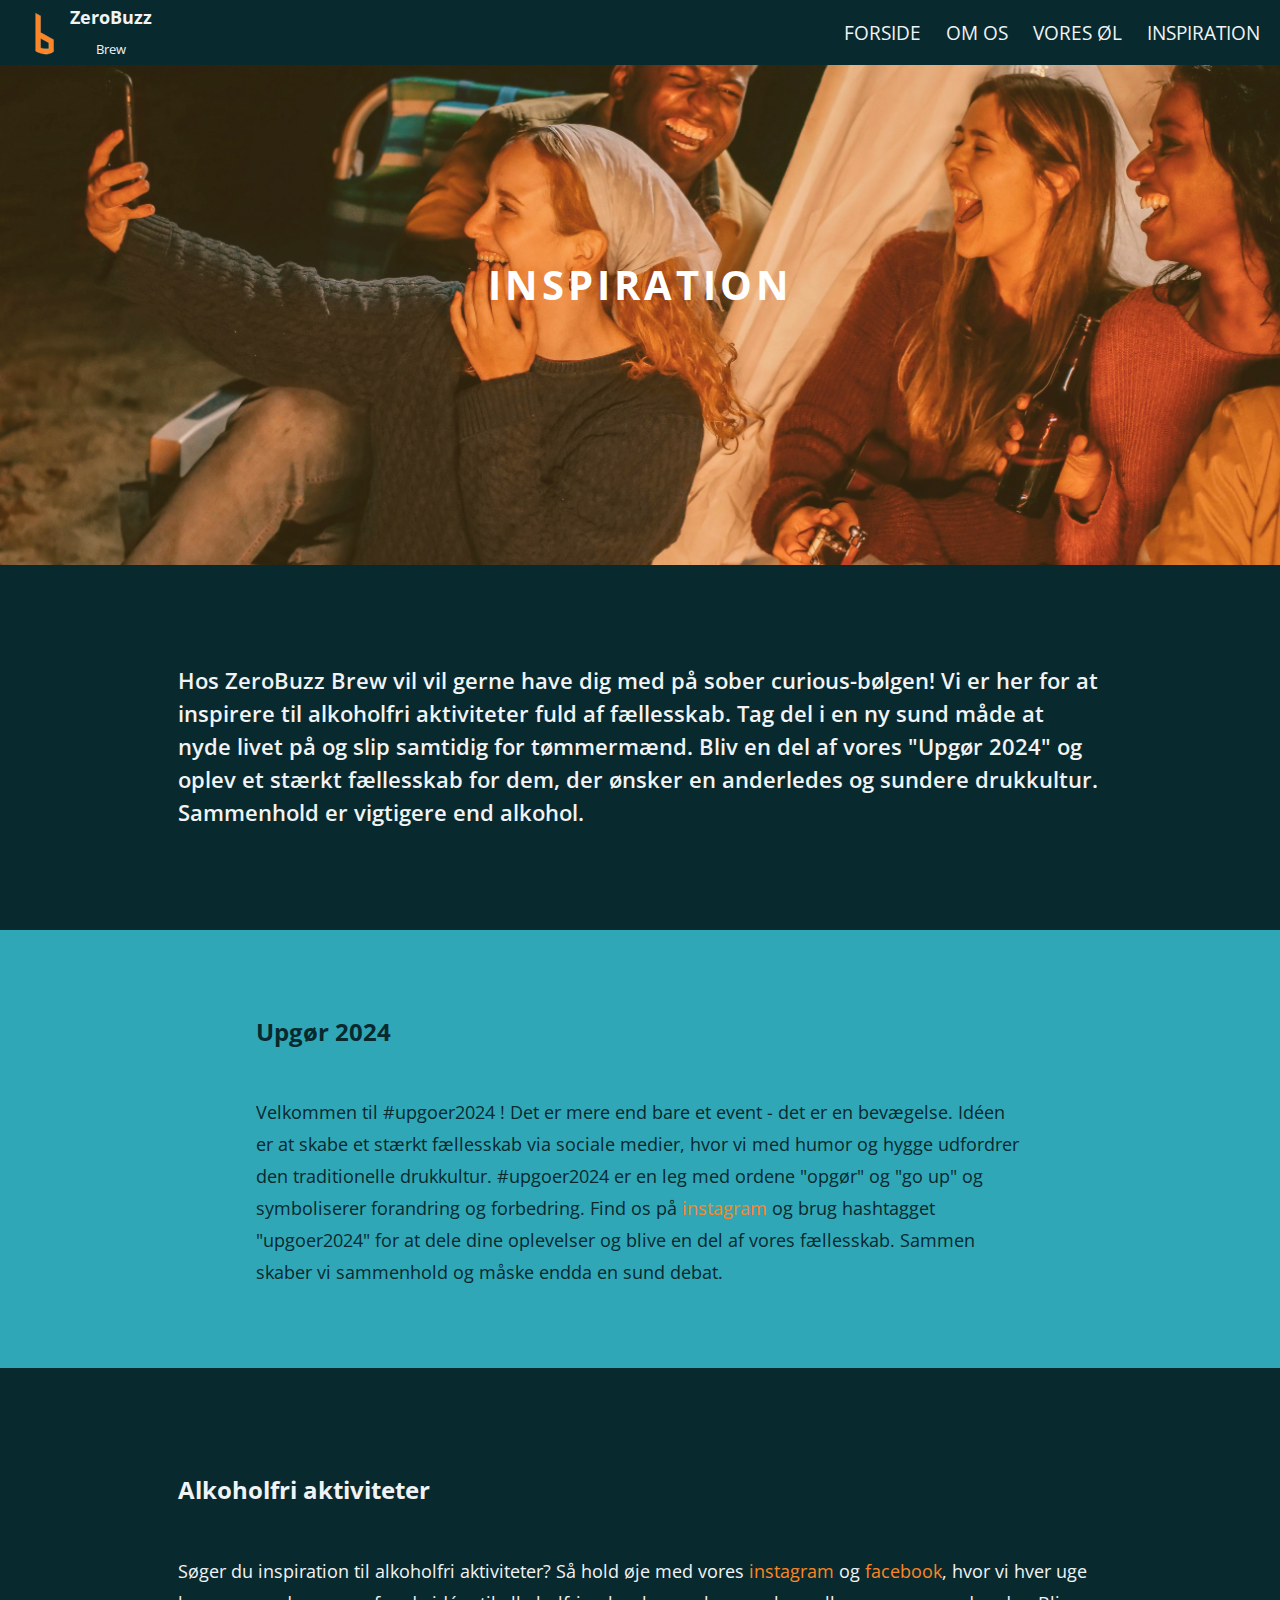
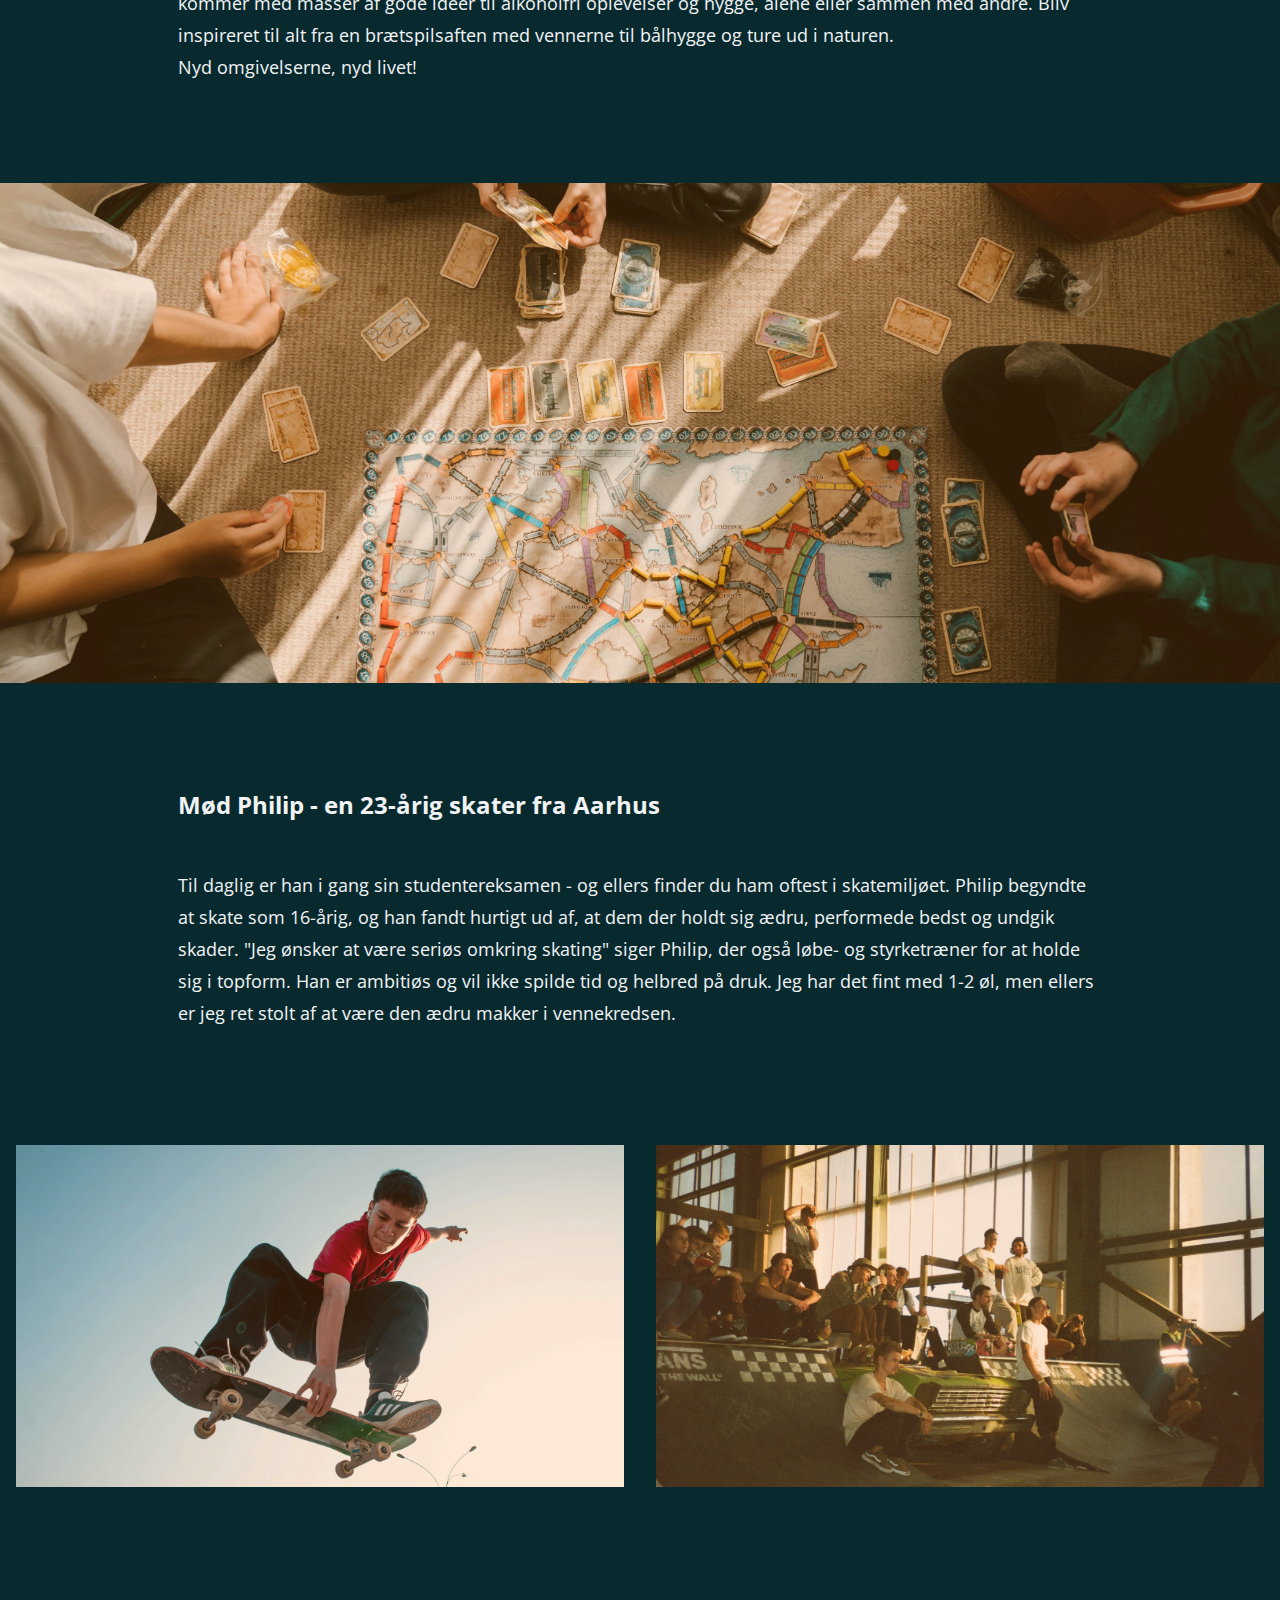
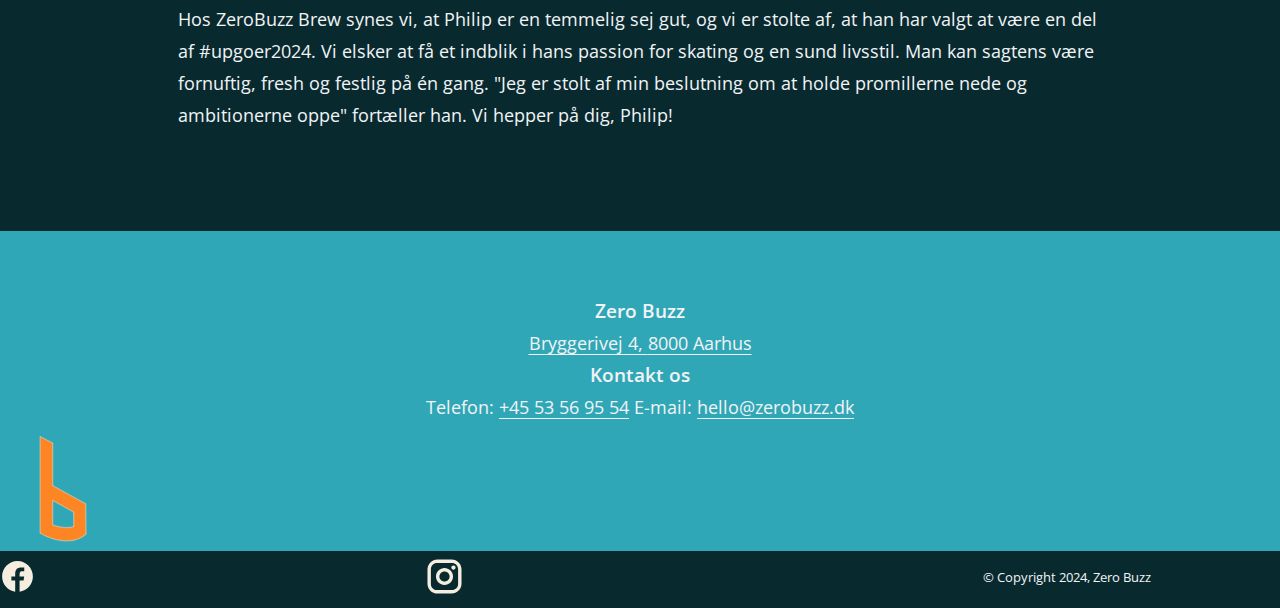
==== inspiration.html @ 067d60dc "Add files via upload" ====
<!DOCTYPE html>
<html lang="da-DK" dir="ltr">
  <head>
    <!-- globale metadata -->
    <meta charset="UTF-8" />
    <meta name="viewport" content="width=device-width, initial-scale=1.0" />
    <link rel="sitemap" href="" />

    <!-- favicon -->
    <link
      rel="icon"
      href="/assets/icons/favicon-io/favicon.ico"
      type="image/x-icon"
    />

    <!-- primære meta tags -->
    <title>Zero Buzz | Inspiration</title>
    <meta name="title" content="Zero Buzz | Inspiration" />
    <meta name="description" content="Forside for Zero Buzz" />
    <meta
      name="copyright"
      content="Copyright zerobuzz.dk Materialet må ikke gengives uden tilladelse."
    />
    <meta name="publisher" content="zerobuzz.dk" />
    <meta name="keywords" content="" />

    <!-- fonte -->
    <link rel="preconnect" href="https://fonts.googleapis.com" />
    <link rel="preconnect" href="https://fonts.gstatic.com" crossorigin />
    <link
      href="https://fonts.googleapis.com/css2?family=Oswald:wght@200..700&display=swap"
      rel="stylesheet"
    />
    <link
      href="https://fonts.googleapis.com/css2?family=Open+Sans:ital,wght@0,300..800;1,300..800&family=Oswald:wght@200..700&display=swap"
      rel="stylesheet"
    />


    <!-- robots -->
    <meta name="robots" content="follow, noarchive, nosnippet" />
    <!-- stylesheet -->
    <link rel="stylesheet" href="/assets/css/style.css" />
  </head>
  <body>
    <header>
      <nav class="navigation">
        <div>
          <a href="/"
            ><img src="/assets/icons/zblogo.svg" alt="ZeroBuzz Logo"
          /></a>
        </div>
        <div>
          <span>ZeroBuzz</span>
          <span>Brew</span>
        </div>
        <div>
          <img
            id="showSidebar"
            src="/assets/icons/menu_FILL0_wght400_GRAD0_opsz48.svg"
            alt="Menu ikon"
          />
        </div>
        <aside class="sidebar">
          <ul>
            <li>
              <img
                id="hideSidebar"
                src="/assets/icons/close_FILL0_wght400_GRAD0_opsz48.svg"
                alt="Luk menu ikon"
              />
            </li>
            <li><a href="/">FORSIDE</a></li>
            <li><a href="om.html">OM OS</a></li>
            <li><a href="produkter.html">VORES ØL</a></li>
            <li><a href="inspiration.html">INSPIRATION</a></li>
          </ul>
        </aside>
      </nav>
    </header>
    <main>

      <section class="primary-image teaser">
          <picture>
            <img
              src="assets/images/inspiration.webp"
              alt="Inspiration fra ZeroBuzz"
            />
          </picture>
          <h1 class="title-to-teaser">Inspiration</h1>
      </section>

 <!-- sektion med introtekst  -->
      <section id="content" class="teaser-content">
        <p><span class="text-large">Hos ZeroBuzz Brew vil vil gerne have dig med på sober curious-bølgen! Vi er her for at inspirere til alkoholfri aktiviteter fuld af fællesskab. Tag del i en ny sund måde at nyde livet på og slip samtidig for tømmermænd. Bliv en del af vores "Upgør 2024" og oplev et stærkt fællesskab for dem, der ønsker en anderledes og sundere drukkultur. Sammenhold er vigtigere end alkohol.
        </span></p>
      </section>


<!-- sektion med fællesskabet "upgør20244" inklusiv link til instagram -->
    <section id="content dark" class="teaser-content dark">
      <h2>Upgør 2024<br></br></h2>
      <p>
        Velkommen til #upgoer2024 ! Det er mere end bare et event - det er en bevægelse. Idéen er at skabe et stærkt fællesskab via sociale medier, hvor vi med humor og hygge udfordrer den traditionelle drukkultur. #upgoer2024 er en leg med ordene "opgør" og "go up" og symboliserer forandring og forbedring. Find os på <a
        href="https://www.instagram.com"
        target="_blank"
        class="in-text-link"
        >instagram</a
      > og brug hashtagget "upgoer2024" for at dele dine oplevelser og blive en del af vores fællesskab. Sammen skaber vi sammenhold og måske endda en sund debat.
      </p>
    </section>


  <!-- sektion om alkoholfri aktiviteter inklusiv links til SoMe  -->
  <section id="content" class="teaser-content">
    <h2>Alkoholfri aktiviteter<br></br></h2>
    <p>Søger du inspiration til alkoholfri aktiviteter? Så hold øje med vores
      <a
        href="https://www.instagram.com/"
        target="_blank"
        class="in-text-link"
        >instagram</a
      > og <a
      href="https://www.facebook.com/"
      target="_blank"
      class="in-text-link"
      >facebook</a
    >, hvor vi hver uge kommer med masser af gode idéer til alkoholfri oplevelser og hygge, alene eller sammen med andre. Bliv inspireret til alt fra en brætspilsaften med vennerne til bålhygge og ture ud i naturen. <br>Nyd omgivelserne, nyd livet!</br>
    </p>
  </section>

  <!-- sektion med banner-billede  -->
  <section class="teaser">
    <img
      src="assets/images/aktiviteter.webp"
      alt="Inspiration til alkoholfri aktiviteter"
    />
</section>

 <!-- sektion med brugerprotræt, del 1 -->
 <section id="content" class="teaser-content">
  <h2>Mød Philip - en 23-årig skater fra Aarhus<br></br></h2>
  <p>
    Til daglig er han i gang sin studentereksamen - og ellers finder du ham oftest i skatemiljøet. Philip begyndte at skate som 16-årig, og han fandt hurtigt ud af, at dem der holdt sig ædru, performede bedst og undgik skader. "Jeg ønsker at være seriøs omkring skating" siger Philip, der også løbe- og styrketræner for at holde sig i topform. Han er ambitiøs og vil ikke spilde tid og helbred på druk. Jeg har det fint med 1-2 øl, men ellers er jeg ret stolt af at være den ædru makker i vennekredsen.</p>
</section>


<!-- sektion med billeder sat op til at være responsive -->
<section id="" class="teaser-content row">
  <div class="col-2">
    <div class="image-wrapper">
      <img
        src="assets/images/philip1.webp"
        alt="-inspiration fra kunde"
      />
    </div>
  </div>
  <div class="col-2">
    <div class="image-wrapper">
      <img
        src="assets/images/philip2.webp"
        alt="inspiration fra kunde"
      />
    </div>
  </div>
</section>



 <!-- sektion med brugerportræt, del 2  -->
 <section id="content" class="teaser-content">
  <p>
    Hos ZeroBuzz Brew synes vi, at Philip er en temmelig sej gut, og vi er stolte af, at han har valgt at være en del af #upgoer2024. Vi elsker at få et indblik i hans passion for skating og en sund livsstil. Man kan sagtens være fornuftig, fresh og festlig på én gang. "Jeg er stolt af min beslutning om at holde promillerne nede og ambitionerne oppe" fortæller han. Vi hepper på dig, Philip!</p>
</section>


<!-- sektion med footer -->
    </main>
    <footer>
      <div class="footer-wrapper">
        <div>
          <section class="location">
            <h3><br></br>Zero Buzz</h3>
            <a
              href="https://maps.google.com/maps?sca_esv=c4c2e7b7e13ba40b&rlz=1C1KNTJ_daDK990DK990&output=search&q=L%C3%B8ve%E2%80%99s+Bog-+og+Vincaf%C3%A9&source=lnms&entry=mc&ved=1t:200715&ictx=111"
            >
              <span>Bryggerivej 4, </span>
              <span>8000 Aarhus</span>
            </a>
          </section>
          <section class="contact">
            <h3>Kontakt os</h3>
            <span>Telefon: <a href="tel:53569554">+45 53 56 95 54</a></span>
            <span
              >E-mail:
              <a href="mailto:hello@zerobuzz.dk">hello@zerobuzz.dk</a></span
            >
          </section>
        </div>
        <section class="footer-social">
          <a href="/"
            ><img
              src="assets/icons/zblogo.svg"
              alt="zerobuzz logo"
              class="footer-logo"
          /></a>
          <ul>
            <li>
              <a href="" class="facebook"
                ><img src="assets/icons/socials/facebook-logo.svg" alt=""
              /></a>
            </li>
            <li>
              <a
                href=""
                class="instagram"
                ><img src="assets/icons/socials/instagram-logo.svg" alt=""
              /></a>
            </li>
          </ul>
        </section>
      </div>
      <div class="copyright">
        <small>&copy; Copyright 2024, Zero Buzz</small>
      </div>
    </footer>
    <script src="script.js"></script>
  </body>
</html>
---- assets/css/style.css ----
/* styling starter med generel opsætning ift. sizing og fonte  */
*,
*::before,
*::after {
 box-sizing: border-box;
}




* {
 margin: 0;
 padding: 0;
 font: inherit;
}


html {
 hanging-punctuation: first last;
}


/* ingen list styles (bullets/numbers) */
ol,
ul,
menu {
 list-style: none;
}


/* responsive images, videos,logo */


img,
picture,
svg,
video {
 display: block;
 max-width: 100%;
}




img {
 max-inline-size: 100%;
 max-block-size: 100%;
}


/* @media til at lave smooth scrolling, optimerer brugerrejsen*/
@media (prefers-reduced-motion: no-preference) {
 :has(:target) {
   scroll-behavior: smooth;
   scroll-padding-top: 3rem;
 }
}


img,
picture,
video,
canvas,
svg {
 display: block;
 max-width: 100%;
}


input,
button,
textarea,
select {
 font: inherit;
}




h1,
h2,
h3,
h4,
h5,
h6 {
 overflow-wrap: break-word;
}




p {
 overflow-wrap: break-word;
 text-wrap: pretty;
}


/* ===================================! gennerelle styles ! ======================================= */


:root {
  --primary-1-color: #082a2f;
 --secondary-1-color: #30a7b7;
 --accent-1-color: #FD8524;
 --accent-2-color: #ffffff;
 --primary-text-color: #f1f3f5;
 --secondary-text-color: #000000;
}


body {
 font-family: "Open sans", sans-serif;
 background-color: var(--primary-1-color);
 color: var(--primary-text-color);
 font-size: 18px;
 line-height: 2rem;
 margin:0px 0px;
}


main {
 margin:0px auto;
}




#content {
 padding:100px 50px;
 text-align:left;
 width:80%;
 margin:0px auto;
}


.col-3 {
 float: left;
 width: 33.33%;
 padding: 16px;

}


.col-2 {
 float: left;
 width: 50%;
 padding: 16px;
 
}

.image-wrapper {
  position: relative;
  overflow: hidden;
}

.image-wrapper::before {
  content: "";
  position: absolute;
  top: 0;
  left: 0;
  width: 100%;
  height: 100%;
  background-color: rgba(253, 134, 36, 0.18); /* Add your color filter here */
  z-index: 1;
}

.image-wrapper img {
  display: block;
  width: 100%;
  height: auto;
  position: relative;
  z-index: 0;
}




.dark {
 width: 100%;
 text-align: left;
 padding: 80px 20%;
 background-color: var(--secondary-1-color);
}
.dark p{
 color: var(--primary-1-color);;
}
.dark h2{
 color: var(--primary-1-color);;
}


.row:after {
 content: "";
 display: table;
 clear: both;
}


.text-large{
 font-size: 1.4rem;
 font-weight: 600;
}
.text-small{
 font-size: 1rem;
}


/* =================================== ! responsive layout, så det tilpasser sig skærmstørrelse ! ======================================= */


@media screen and (max-width: 800px) {
.col-3 {
   width: 100%;
   text-align: center;
 }
 .col-3 img {
   width: 100%;
   align-items: center;
 }
 .col-2 {
   width: 100%;
   text-align: center;
}

#content {
 text-align: center;
}
}


h1 {
 font-size: 2rem;
 font-weight: 600;
 line-height: 160%;
 padding-bottom: 60px;
}


h2 {
 font-size: 1.5rem;
 font-weight: 700;
 line-height: 180%;
}
h3 {
 font-size: 1.2rem;
 font-weight: 600;
}




/* =================================== ! styling af knap ! ======================================= */




/* vigtigt med .btn for at den kan fungere som knap */
.btn {
 display: inline-block;
 padding: 4px 20px;
 border: 2px solid var(--accent-1-color);
 border-radius: 5px;
 background-color: var(--accent-1-color);
 color: var(--accent-2-color);
 text-decoration: none;
 font-size: 1.2rem;
 font-weight: 400;
 transition: all 0.2s ease-in-out;
 cursor: pointer;
 margin: 20px 0;
}
.btn:hover,
.btn:focus {
 background-color: var(--accent-2-color);
 color: var(--accent-1-color);
 border-color: var(--accent-1-color);
 outline: none;
}




/* add to button or anker to make it larger */
.btn-lg {
 padding: 8px 32px;
 font-size: 1.3rem;
 font-weight: 600;
}


/* ====================================== ! styling af header og navigation ! ==================================== */


header {
 position: sticky;
 z-index: 99;
 width: 100%;
 min-height: 65px;
 display: grid;
}


.navigation {
 background-color: var(--primary-1-color);
 padding: 0 20px;
 display: flex;
 justify-content: space-between;
 align-items: center;
 position: sticky;
}


.navigation span {
 display: block;
 text-align: center;
}


.navigation span:first-child {
 font-size: 1.1rem;
 font-weight: bold;
}


.navigation span:last-child {
 font-size: 0.8rem;
}


.navigation img {
 height: 50px;
 width: 50px;
 cursor: pointer;
}


/* =================================== ! styling af sidebar ! ======================================= */


#showSidebar {
 margin: 0 10px;
 height: 30px;
 width: 30px;
 cursor: pointer;
}


.sidebar {
 position: fixed;
 top: 0;
 right: 0;
 height: 100vh;
 width: 300px;
 overflow-x: hidden;
 background-color: var(--primary-1-color);
 box-shadow: -10px 0 10px rgba(0, 0, 0, 0.1);
 transition: transform 0.2s ease-in-out;
 transform: translateX(100%);
 z-index: 999;
}


.sidebar ul {
 position: relative;
 display: flex;
 flex-direction: column;
 gap: 25px;
 padding: 50px;
}


.sidebar ul::before,
.sidebar ul::after {
 content: "";
 width: 100%;
}


.sidebar ul::before {
 margin-bottom: 10px;
}


.sidebar ul::after {
 margin-top: 10px;
}


.sidebar li {
 font-size: 1.2rem;
}


.sidebar li:first-child {
 position: absolute;
 top: 0;
 right: 0;
 padding: 12px;
}


.sidebar img {
 height: 2rem;
 width: 2rem;
}


.sidebar a {
 text-decoration: none;
 color: var(--primary-text-color);
}


/* =================================== ! index.html med hero-sektion ! ======================================= */




#hero {
 position: relative;
 display: flex;
 justify-content: center;
 padding: 0;
 background-color: #000000;
 height: 500px;
}
#hero video {
 width: 100%;
 object-fit: cover;
}


/* vigtigt at knap placeres oven på videoen */


#hero button {
 position: absolute;
 bottom: 10%;
 z-index: 1;
}




 #hero button {
   padding: 8px 32px;
   font-size: 1.3rem;
   font-weight: 600;
 }


/* =================================== ! introsektion ! ======================================= */


.site-intro {
 padding: 20px;
 display: flex;
 justify-content: space-between;
}




.site-intro img {
 height: 100px;
 width: 100px;
 float: right;
}


/* =================================== ! sektion med teasers ! ======================================= */


.teaser {
 position: relative;
 text-align: center;
}


.teaser::after {
 content: "";
 position: absolute;
 top: 0;
 left: 0;
 width: 100%;
 height: 100%;
 z-index: 2;
 background-color: #fd86242d;
 /* transparent baggrundsfarve er farvefilter til billeder */


}
.in-text-link {
 color: var(--accent-1-color);
 text-decoration: none;
}
.in-text-link:hover {
 color: var(--primary-text-color);
 text-decoration: underline;
}


.teaser img {
 z-index: 1;
 position: relative;
 width: 100%;
 max-height: 500px;
 object-fit: cover;
}




.title-to-teaser {
 position: absolute;
 top: 50%;
 left: 50%;
 transform: translate(-50%, -50%);
 color: var(--accent-2-color);
 font-size: 2.5rem;
 letter-spacing: 4px;
 font-weight: 700;
 text-transform: uppercase;
 z-index: 3;
}

/* =================================== ! sektion med produkter ! ======================================= */


.beer-catalog {
  padding: 40px 20px;
  display: flex;
  flex-direction: column;
  align-items: center;
  gap: 30px;
}

.beer-list {
  width: 100%;
  display: grid;
  grid-template-columns: repeat(2, 1fr);
  gap: 30px 20px;
}
.beer-wrapper {
  display: flex;
  justify-content: center;
}
.beer-item {
  max-width: 300px;
  display: flex;
  flex-direction: column;
  justify-content: flex-end;
}
.beer-image {
  padding: 0 20px;
}
.beer-image img {
  box-shadow: var(--item-shadow);
}
.beer-info-wrapper {
  position: relative;
  background-color: var(--secondary-1-color);
  box-shadow: var(--item-shadow);
  padding: 60px 30px 30px 30px;
  margin-top: -20px;
  border-radius: 5px;
  display: flex;
  flex-direction: column;
  align-items: center;
  gap: 10px;
  z-index: -1;
}
.beer-info-wrapper .btn {
  font-size: 1rem;
}
.beer-info {
  display: flex;
  flex-direction: column;
  align-items: center;
}
.beer-info span:first-child {
  font-size: 1.2rem;
  font-weight: 700;
  text-align: center;
  text-transform: uppercase;
  padding-bottom: 20px;
 
}
.beer-info span:last-child {

  text-align: center;
}


/* =================================== !sektion med footer ! ======================================= */


footer {
 text-align: center;
 background-color: var(--secondary-1-color);
 color: var(--primary-text-color);
}




footer li{
 float: left;
 width: 33.33%;
 padding: 8px 0;
}




footer a {
 color: var(--primary-text-color);
 text-underline-offset: 4px;
}




.footer-logo {
 width: 8rem;
 height: 8rem;
}


.copyright {
 padding: 10px 0 15px 0;
 background-color: var(--primary-1-color);
 color: var(--primary-text-color);
 font-size: 0.8rem;
 text-align: center;
}


/* ===================================MARK: @media ======================================= */


@media (min-width: 1024px) {
 /* Header */
 .navigation {
   justify-content: flex-end;
 }
 .navigation div:nth-child(2) {
   margin-right: auto;
 }
 #showSidebar {
   display: none;
 }
 .sidebar {
   position: relative;
   height: auto;
   width: auto;
   box-shadow: none;
   transform: translateX(0);
 }
 .sidebar ul {
   flex-direction: row;
   padding: 0;
 }
 .sidebar ul::before,
 .sidebar ul::after {
   display: none;
 }
 .sidebar li:first-child {
   display: none;
 }


}
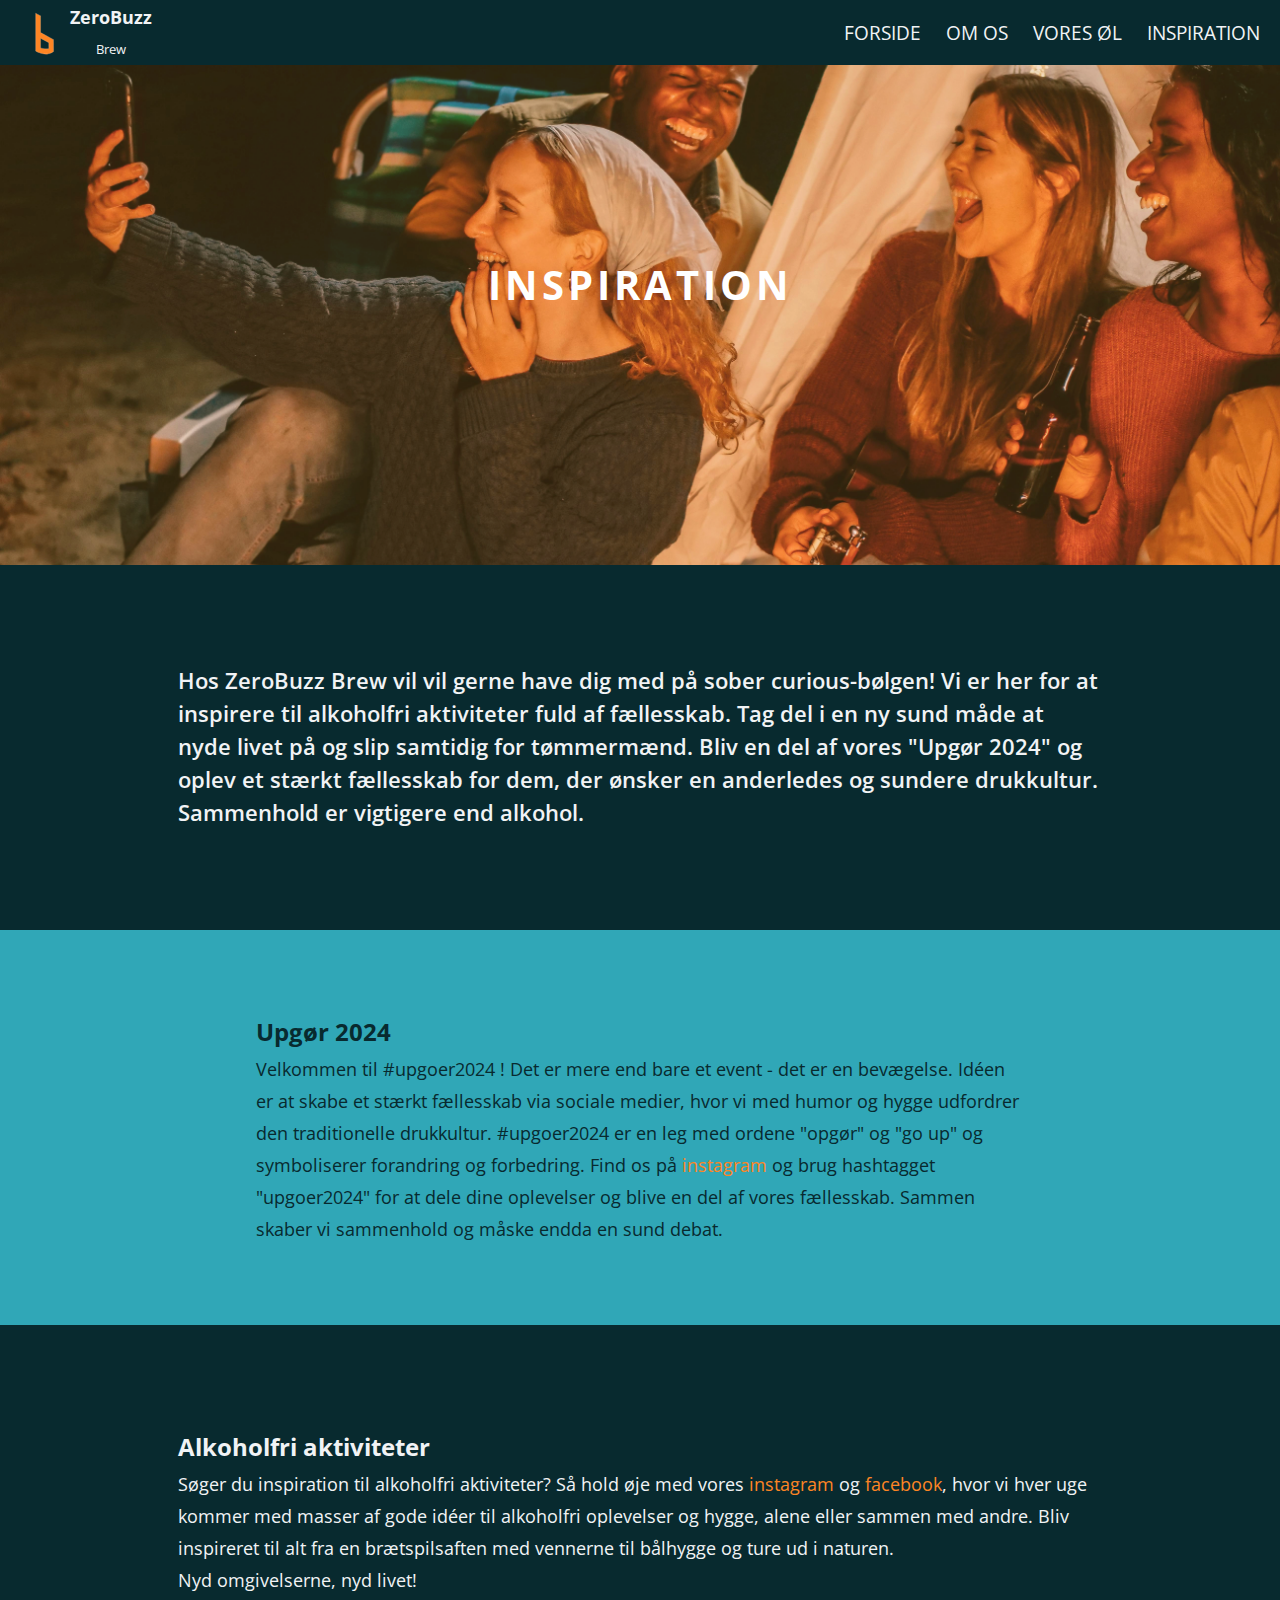
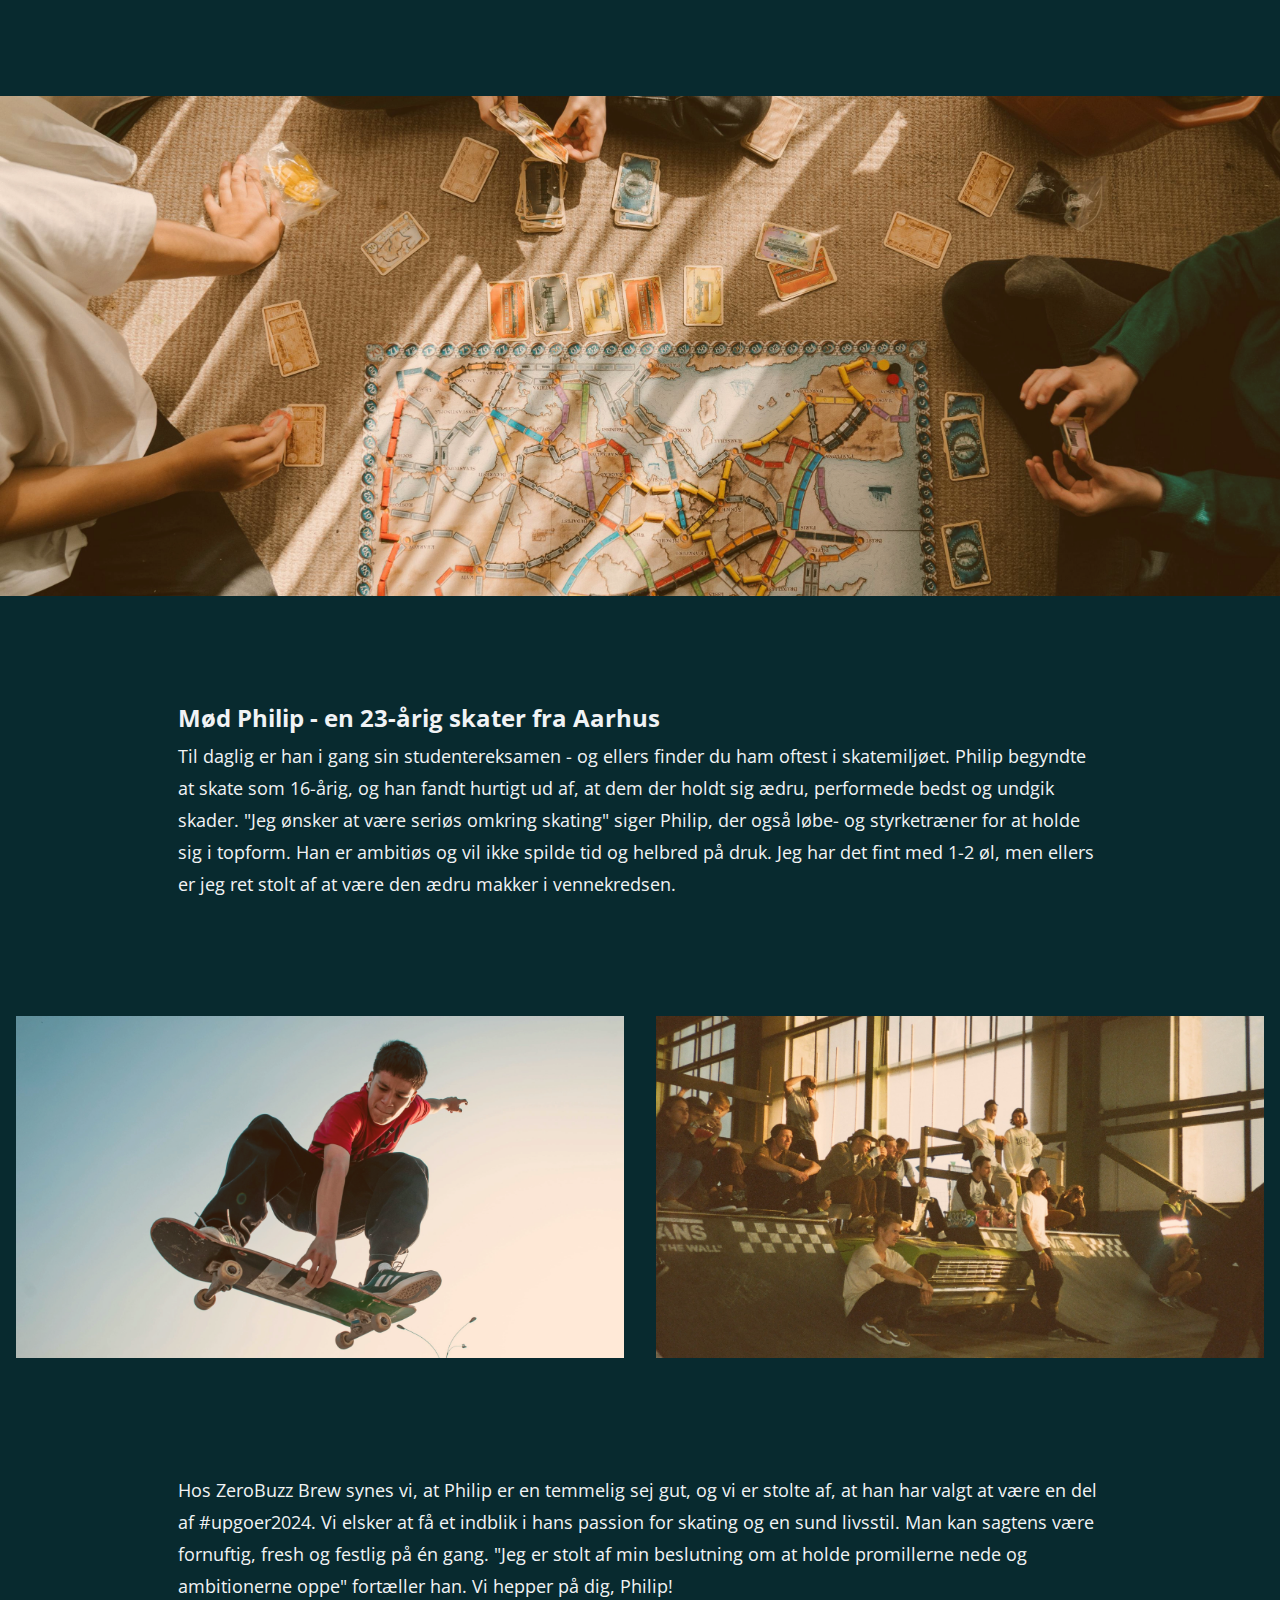
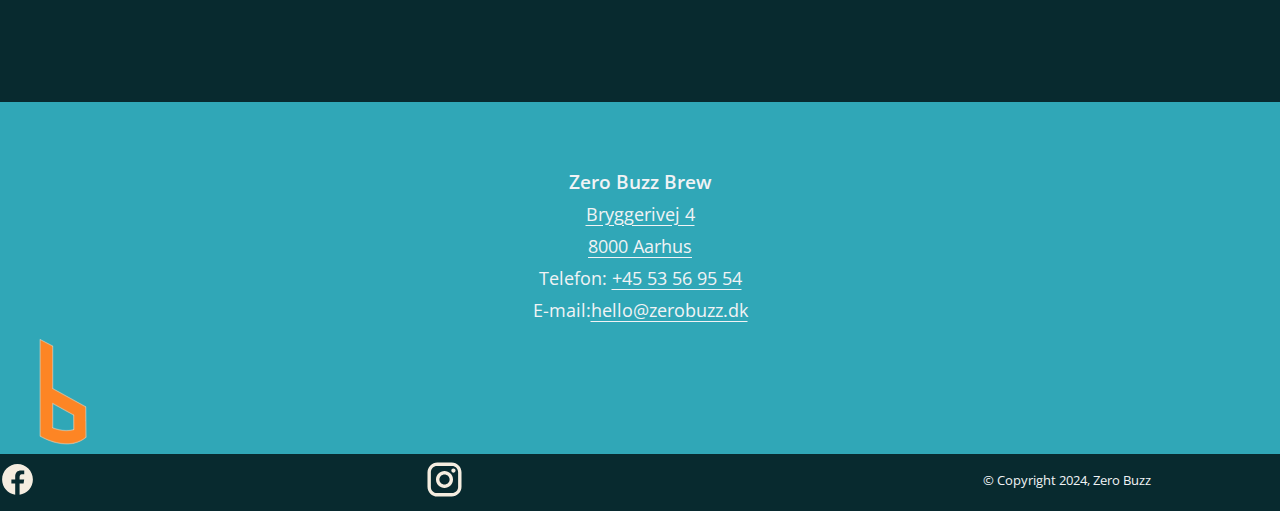
==== commit 451cd236: "Add files via upload" ====
--- a/inspiration.html
+++ b/inspiration.html
@@ -4,7 +4,7 @@
     <!-- globale metadata -->
     <meta charset="UTF-8" />
     <meta name="viewport" content="width=device-width, initial-scale=1.0" />
-    <link rel="sitemap" href="" />
+    <link rel="sitemap" href="sitemap.xml" />
 
     <!-- favicon -->
     <link
@@ -98,8 +98,8 @@
 
 
 <!-- sektion med fællesskabet "upgør20244" inklusiv link til instagram -->
-    <section id="content dark" class="teaser-content dark">
-      <h2>Upgør 2024<br></br></h2>
+    <section id="content-dark" class="teaser-content dark">
+      <h2>Upgør 2024</h2>
       <p>
         Velkommen til #upgoer2024 ! Det er mere end bare et event - det er en bevægelse. Idéen er at skabe et stærkt fællesskab via sociale medier, hvor vi med humor og hygge udfordrer den traditionelle drukkultur. #upgoer2024 er en leg med ordene "opgør" og "go up" og symboliserer forandring og forbedring. Find os på <a
         href="https://www.instagram.com"
@@ -108,12 +108,12 @@
         >instagram</a
       > og brug hashtagget "upgoer2024" for at dele dine oplevelser og blive en del af vores fællesskab. Sammen skaber vi sammenhold og måske endda en sund debat.
       </p>
-    </section>
+      </section>
 
 
   <!-- sektion om alkoholfri aktiviteter inklusiv links til SoMe  -->
-  <section id="content" class="teaser-content">
-    <h2>Alkoholfri aktiviteter<br></br></h2>
+  <section id="content2" class="teaser-content">
+    <h2>Alkoholfri aktiviteter</h2>
     <p>Søger du inspiration til alkoholfri aktiviteter? Så hold øje med vores
       <a
         href="https://www.instagram.com/"
@@ -125,7 +125,7 @@
       target="_blank"
       class="in-text-link"
       >facebook</a
-    >, hvor vi hver uge kommer med masser af gode idéer til alkoholfri oplevelser og hygge, alene eller sammen med andre. Bliv inspireret til alt fra en brætspilsaften med vennerne til bålhygge og ture ud i naturen. <br>Nyd omgivelserne, nyd livet!</br>
+    >, hvor vi hver uge kommer med masser af gode idéer til alkoholfri oplevelser og hygge, alene eller sammen med andre. Bliv inspireret til alt fra en brætspilsaften med vennerne til bålhygge og ture ud i naturen. <br>Nyd omgivelserne, nyd livet!
     </p>
   </section>
 
@@ -138,15 +138,15 @@
 </section>
 
  <!-- sektion med brugerprotræt, del 1 -->
- <section id="content" class="teaser-content">
-  <h2>Mød Philip - en 23-årig skater fra Aarhus<br></br></h2>
+ <section id="content3" class="teaser-content">
+  <h2>Mød Philip - en 23-årig skater fra Aarhus</h2>
   <p>
     Til daglig er han i gang sin studentereksamen - og ellers finder du ham oftest i skatemiljøet. Philip begyndte at skate som 16-årig, og han fandt hurtigt ud af, at dem der holdt sig ædru, performede bedst og undgik skader. "Jeg ønsker at være seriøs omkring skating" siger Philip, der også løbe- og styrketræner for at holde sig i topform. Han er ambitiøs og vil ikke spilde tid og helbred på druk. Jeg har det fint med 1-2 øl, men ellers er jeg ret stolt af at være den ædru makker i vennekredsen.</p>
 </section>
 
 
 <!-- sektion med billeder sat op til at være responsive -->
-<section id="" class="teaser-content row">
+<section id="content-dark2" class="teaser-content row">
   <div class="col-2">
     <div class="image-wrapper">
       <img
@@ -168,62 +168,57 @@
 
 
  <!-- sektion med brugerportræt, del 2  -->
- <section id="content" class="teaser-content">
+ <section id="content4" class="teaser-content">
   <p>
     Hos ZeroBuzz Brew synes vi, at Philip er en temmelig sej gut, og vi er stolte af, at han har valgt at være en del af #upgoer2024. Vi elsker at få et indblik i hans passion for skating og en sund livsstil. Man kan sagtens være fornuftig, fresh og festlig på én gang. "Jeg er stolt af min beslutning om at holde promillerne nede og ambitionerne oppe" fortæller han. Vi hepper på dig, Philip!</p>
 </section>
 
-
+</main>
 <!-- sektion med footer -->
-    </main>
-    <footer>
-      <div class="footer-wrapper">
-        <div>
-          <section class="location">
-            <h3><br></br>Zero Buzz</h3>
-            <a
-              href="https://maps.google.com/maps?sca_esv=c4c2e7b7e13ba40b&rlz=1C1KNTJ_daDK990DK990&output=search&q=L%C3%B8ve%E2%80%99s+Bog-+og+Vincaf%C3%A9&source=lnms&entry=mc&ved=1t:200715&ictx=111"
-            >
-              <span>Bryggerivej 4, </span>
-              <span>8000 Aarhus</span>
-            </a>
-          </section>
-          <section class="contact">
-            <h3>Kontakt os</h3>
-            <span>Telefon: <a href="tel:53569554">+45 53 56 95 54</a></span>
-            <span
-              >E-mail:
-              <a href="mailto:hello@zerobuzz.dk">hello@zerobuzz.dk</a></span
-            >
-          </section>
-        </div>
-        <section class="footer-social">
-          <a href="/"
-            ><img
-              src="assets/icons/zblogo.svg"
-              alt="zerobuzz logo"
-              class="footer-logo"
+<footer>
+  <div class="footer-wrapper">
+    <div>
+      <section class="location">
+        <h3><br><br>Zero Buzz Brew</h3>
+        <a
+          href="https://maps.google.com/maps?sca_esv=c4c2e7b7e13ba40b&rlz=1C1KNTJ_daDK990DK990&output=search&q=L%C3%B8ve%E2%80%99s+Bog-+og+Vincaf%C3%A9&source=lnms&entry=mc&ved=1t:200715&ictx=111"
+        >
+          Bryggerivej 4
+          <br>8000 Aarhus<br>
+        </a>
+      </section>
+      <section class="contact">
+        Telefon: <a href="tel:53569554">+45 53 56 95 54</a></section>
+        <span>E-mail:<a href="mailto:hello@zerobuzz.dk">hello@zerobuzz.dk</a></span>
+
+    </div>
+    <section class="footer-social">
+      <a href="/"
+        ><img
+          src="assets/icons/zblogo.svg"
+          alt="zerobuzz logo"
+          class="footer-logo"
+      /></a>
+      <ul>
+        <li>
+          <a href="" class="facebook"
+            ><img src="assets/icons/socials/facebook-logo.svg" alt=""
           /></a>
-          <ul>
-            <li>
-              <a href="" class="facebook"
-                ><img src="assets/icons/socials/facebook-logo.svg" alt=""
-              /></a>
-            </li>
-            <li>
-              <a
-                href=""
-                class="instagram"
-                ><img src="assets/icons/socials/instagram-logo.svg" alt=""
-              /></a>
-            </li>
-          </ul>
-        </section>
-      </div>
-      <div class="copyright">
-        <small>&copy; Copyright 2024, Zero Buzz</small>
-      </div>
-    </footer>
-    <script src="script.js"></script>
-  </body>
+        </li>
+        <li>
+          <a
+            href=""
+            class="instagram"
+            ><img src="assets/icons/socials/instagram-logo.svg" alt=""
+          /></a>
+        </li>
+      </ul>
+    </section>
+  </div>
+  <div class="copyright">
+    <small>&copy; Copyright 2024, Zero Buzz</small>
+  </div>
+</footer>
+<script src="script.js"></script>
+</body>
 </html>
--- a/assets/css/style.css
+++ b/assets/css/style.css
@@ -132,20 +132,37 @@
  margin:0px auto;
 }
 
+#content2 {
+  padding:100px 50px;
+  text-align:left;
+  width:80%;
+  margin:0px auto;
+ }
+
+ #content3 {
+  padding:100px 50px;
+  text-align:left;
+  width:80%;
+  margin:0px auto;
+ }
+
+ #content4 {
+  padding:100px 50px;
+  text-align:left;
+  width:80%;
+  margin:0px auto;
+ }
 
 .col-3 {
  float: left;
  width: 33.33%;
  padding: 16px;
-
-}
-
+}
 
 .col-2 {
  float: left;
  width: 50%;
  padding: 16px;
- 
 }
 
 .image-wrapper {
@@ -188,6 +205,19 @@
  color: var(--primary-1-color);;
 }
 
+.dark2 {
+  width: 100%;
+  text-align: left;
+  padding: 80px 20%;
+  background-color: var(--secondary-1-color);
+ }
+ .dark2 p{
+  color: var(--primary-1-color);;
+ }
+ .dark2 h2{
+  color: var(--primary-1-color);;
+ }
+
 
 .row:after {
  content: "";
@@ -225,6 +255,19 @@
 #content {
  text-align: center;
 }
+
+#content2 {
+  text-align: center;
+ }
+
+ #content3 {
+  text-align: center;
+ }
+
+ #content4 {
+  text-align: center;
+ }
+
 }
 
 
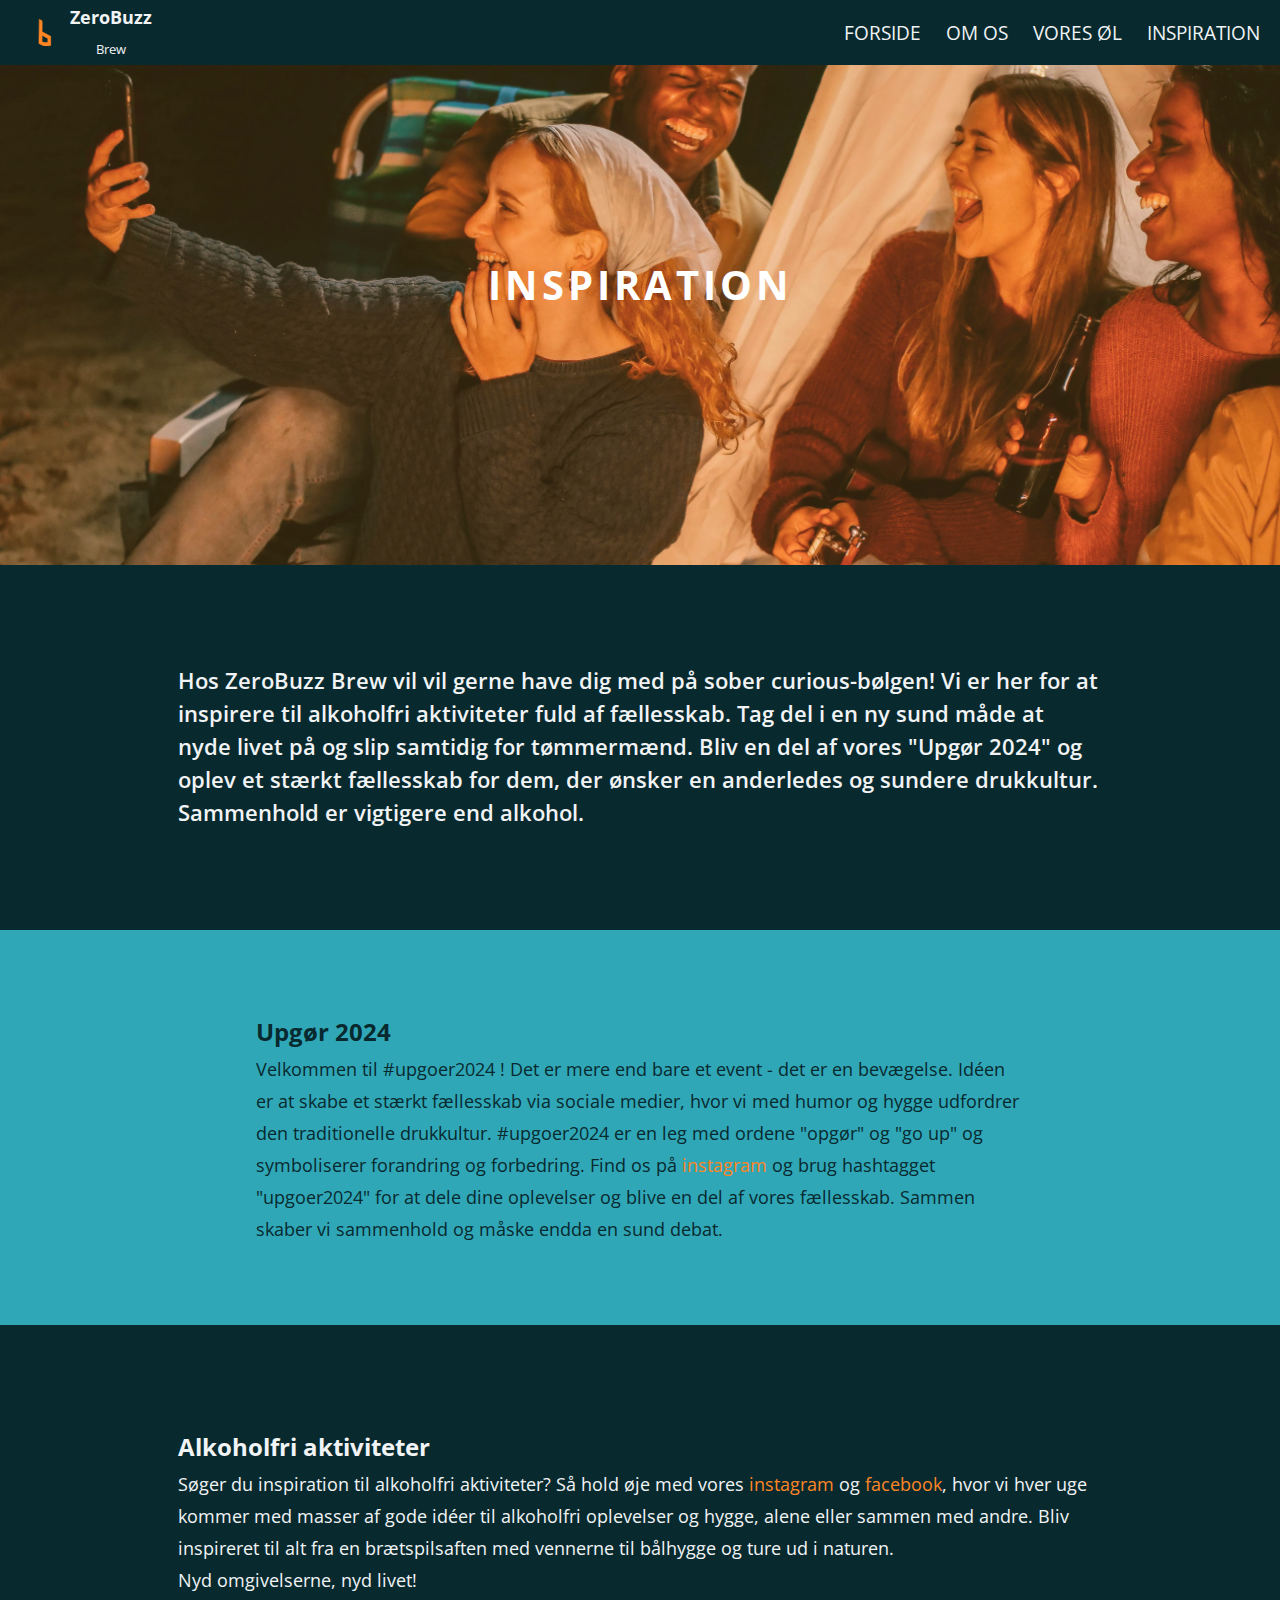
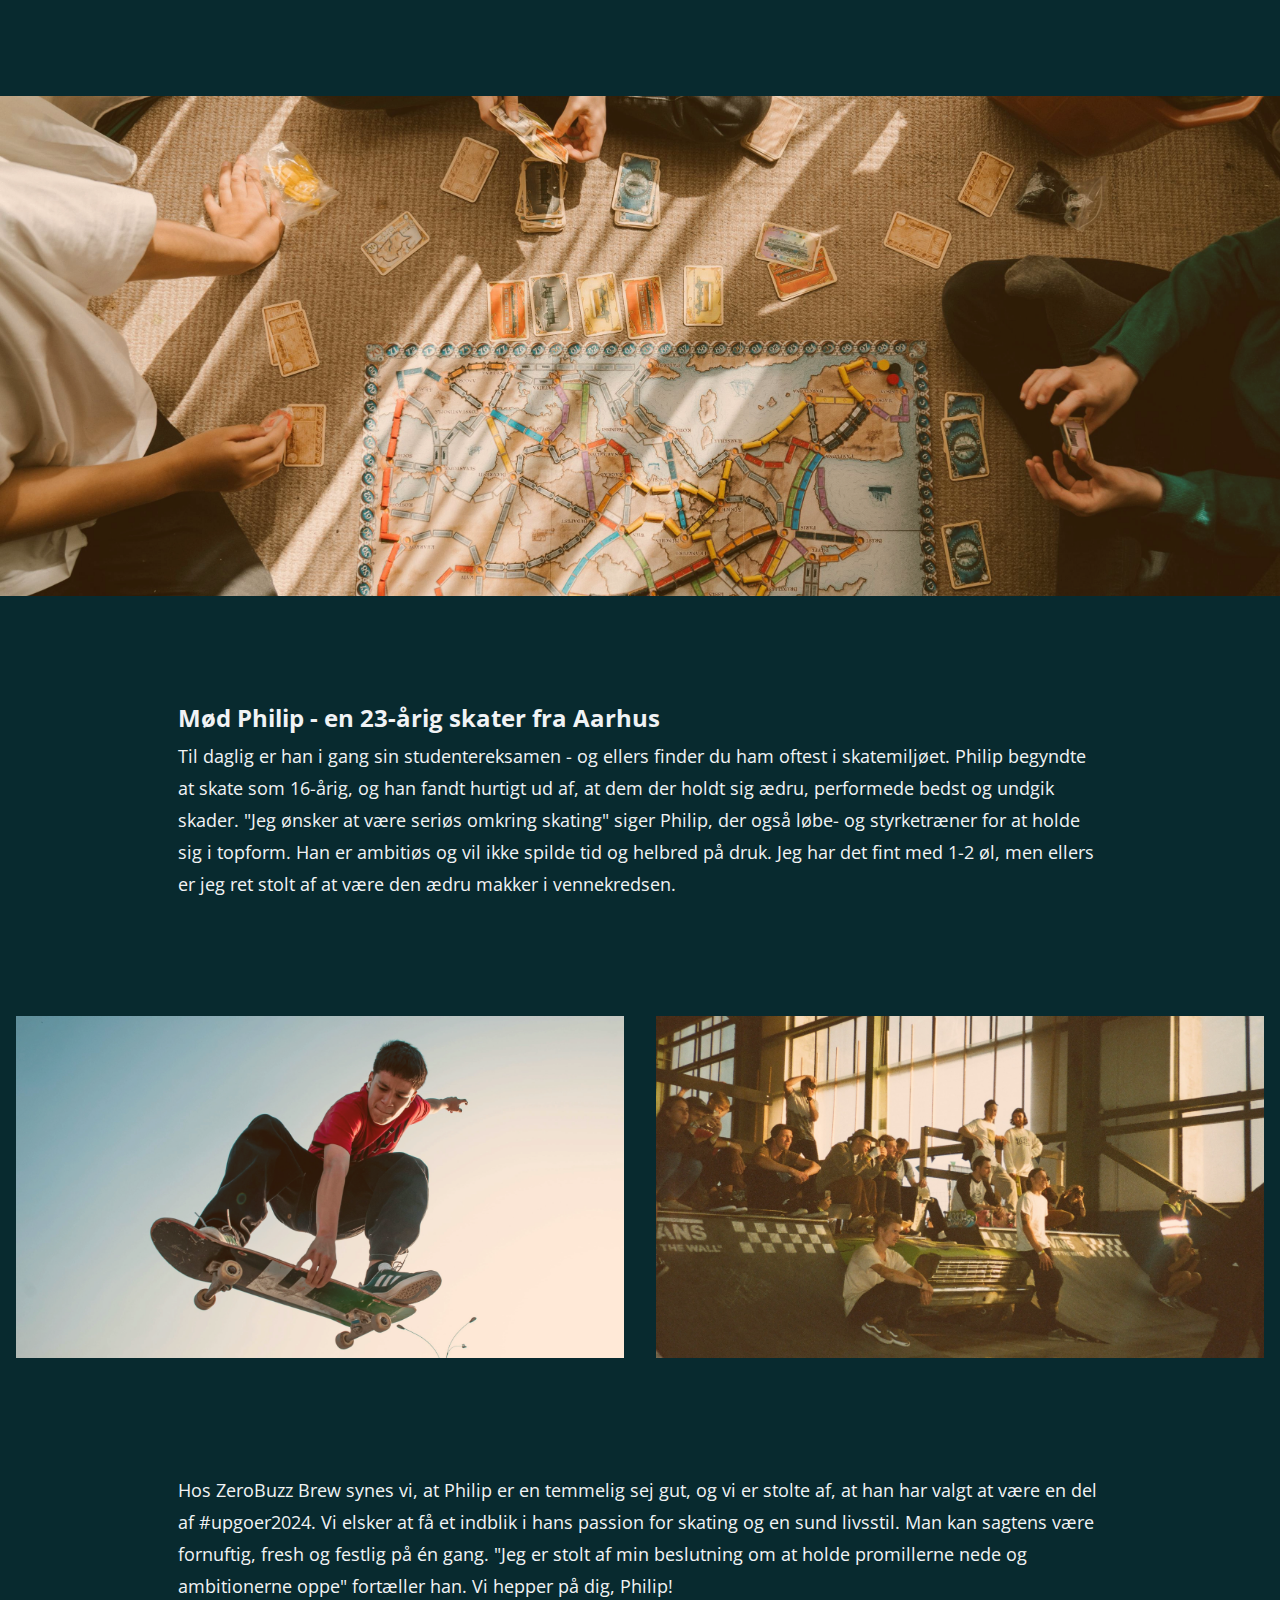
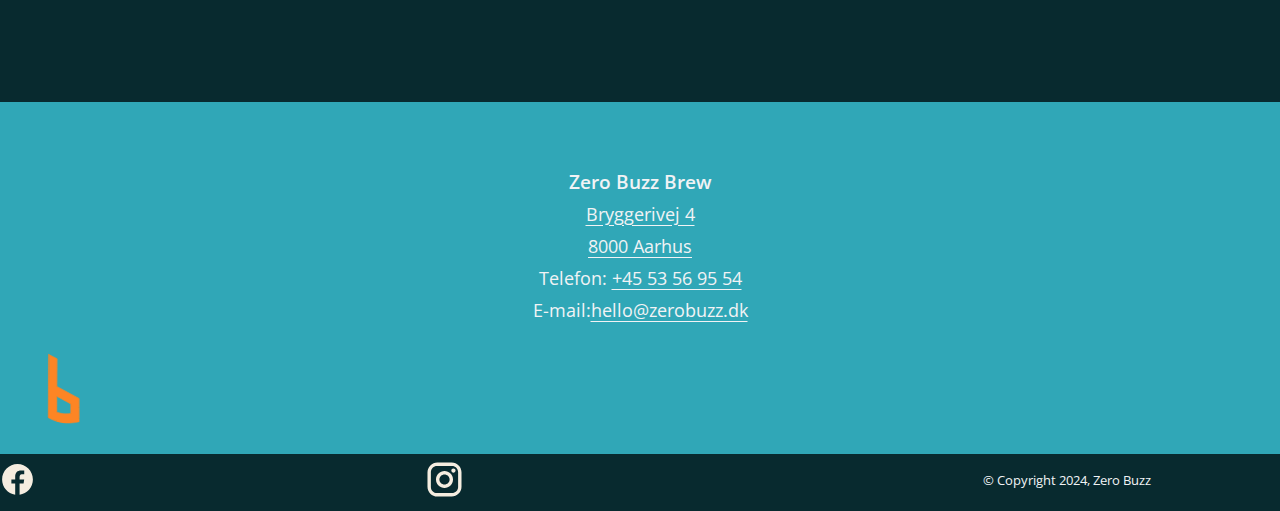
==== commit 1ee6f3bf: "Add files via upload" ====
--- a/inspiration.html
+++ b/inspiration.html
@@ -9,7 +9,7 @@
     <!-- favicon -->
     <link
       rel="icon"
-      href="/assets/icons/favicon-io/favicon.ico"
+      href="/assets/icons/favicons/favicon.ico"
       type="image/x-icon"
     />
 
@@ -22,7 +22,7 @@
       content="Copyright zerobuzz.dk Materialet må ikke gengives uden tilladelse."
     />
     <meta name="publisher" content="zerobuzz.dk" />
-    <meta name="keywords" content="" />
+    <meta name="keywords" content="alkoholfri øl,alkoholfri øl kvalitet, alkoholfri øl smag,god smag,frisk smag,alkoholfri øl ananas,alkoholfri øl hyldeblomt,alkoholfri øl pris,alkoholfri øl bedst i test,smagstest,alkoholfri øl gravid,alkoholfri øl amning,alkoholfri øl sundhed, alkoholfri øl helbred,alkoholfri øl træning,alkoholfri øl protein,gadesport,skate,skating,parkour,basket,klatring,kunst,sober curious,drukkultur,fest,hygge,selskab,netværk,fællesskab,sammenhold,inspiration,alkoholfri aktiviteter,fri,fyraften,fredag,fredagsøl,fredagsbar,fyraftensøl,favoritøl,tømmermænd,mikrobryggeri"" />
 
     <!-- fonte -->
     <link rel="preconnect" href="https://fonts.googleapis.com" />
@@ -47,7 +47,7 @@
       <nav class="navigation">
         <div>
           <a href="/"
-            ><img src="/assets/icons/zblogo.svg" alt="ZeroBuzz Logo"
+            ><img src="/assets/icons/logo-orange.svg" alt="ZeroBuzz Logo"
           /></a>
         </div>
         <div>
@@ -137,7 +137,7 @@
     />
 </section>
 
- <!-- sektion med brugerprotræt, del 1 -->
+ <!-- sektion med brugerportræt, del 1 -->
  <section id="content3" class="teaser-content">
   <h2>Mød Philip - en 23-årig skater fra Aarhus</h2>
   <p>
@@ -147,22 +147,22 @@
 
 <!-- sektion med billeder sat op til at være responsive -->
 <section id="content-dark2" class="teaser-content row">
-  <div class="col-2">
+  <article class="col-2">
     <div class="image-wrapper">
       <img
         src="assets/images/philip1.webp"
-        alt="-inspiration fra kunde"
+        alt="inspiration fra kunde"
       />
     </div>
-  </div>
-  <div class="col-2">
+  </article>
+  <article class="col-2">
     <div class="image-wrapper">
       <img
         src="assets/images/philip2.webp"
         alt="inspiration fra kunde"
       />
     </div>
-  </div>
+  </article>
 </section>
 
 
@@ -195,7 +195,7 @@
     <section class="footer-social">
       <a href="/"
         ><img
-          src="assets/icons/zblogo.svg"
+          src="assets/icons/logo-orange.svg"
           alt="zerobuzz logo"
           class="footer-logo"
       /></a>
--- a/assets/css/style.css
+++ b/assets/css/style.css
@@ -99,7 +99,7 @@
 
 
 :root {
-  --primary-1-color: #082a2f;
+ --primary-1-color: #082a2f;
  --secondary-1-color: #30a7b7;
  --accent-1-color: #FD8524;
  --accent-2-color: #ffffff;
